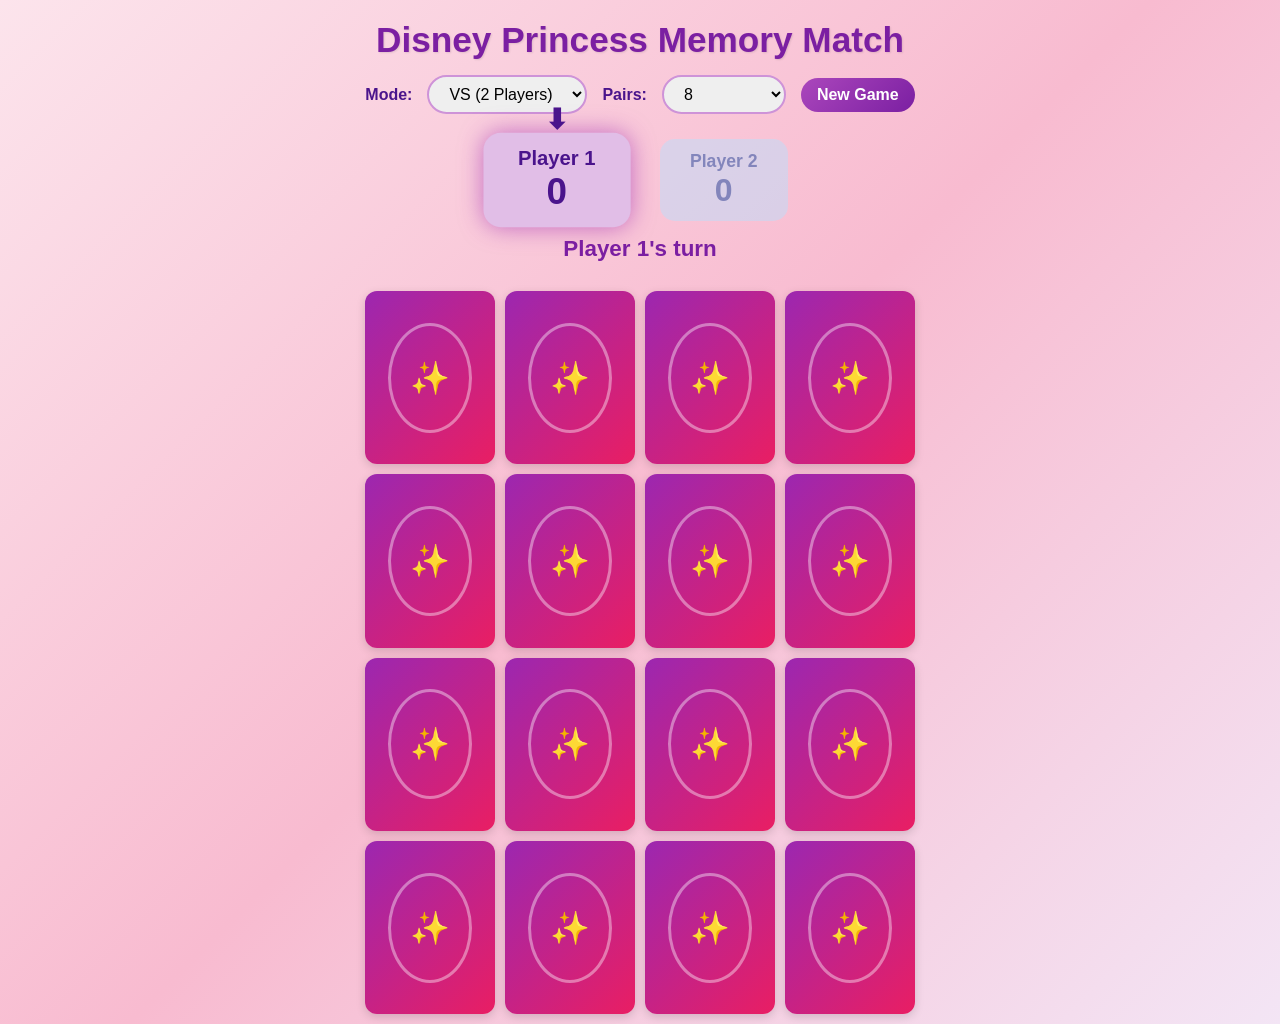
==== memory-game/index.html @ 3e543247 "." ====
<!DOCTYPE html>
<html lang="en">
<head>
<meta charset="UTF-8">
<meta name="viewport" content="width=device-width, initial-scale=1.0">
<title>Disney Princess Memory Match</title>
<style>
  * { margin: 0; padding: 0; box-sizing: border-box; }

  body {
    font-family: 'Segoe UI', Tahoma, Geneva, Verdana, sans-serif;
    min-height: 100vh;
    display: flex;
    flex-direction: column;
    align-items: center;
    transition: background 0.5s;
    overflow-x: hidden;
  }

  body.turn-p1 {
    background: linear-gradient(135deg, #fce4ec, #f8bbd0, #f3e5f5);
  }

  body.turn-p2 {
    background: linear-gradient(135deg, #e3f2fd, #bbdefb, #e8eaf6);
  }

  body.solo-mode {
    background: linear-gradient(135deg, #fce4ec, #f3e5f5, #e8eaf6);
  }

  h1 {
    margin-top: 20px;
    font-size: 2.2rem;
    color: #7b1fa2;
    text-shadow: 1px 1px 2px rgba(0,0,0,0.1);
  }

  .controls {
    display: flex;
    align-items: center;
    gap: 15px;
    margin: 15px 0;
    flex-wrap: wrap;
    justify-content: center;
  }

  .controls label {
    font-size: 1rem;
    color: #4a148c;
    font-weight: 600;
  }

  .controls select, .controls button {
    padding: 8px 16px;
    border-radius: 20px;
    border: 2px solid #ce93d8;
    font-size: 1rem;
    cursor: pointer;
  }

  .controls button {
    background: linear-gradient(135deg, #ab47bc, #7b1fa2);
    color: white;
    border: none;
    font-weight: 600;
    transition: transform 0.15s;
  }

  .controls button:hover { transform: scale(1.05); }

  .scoreboard {
    display: flex;
    justify-content: center;
    gap: 40px;
    margin: 10px 0;
    width: 100%;
    max-width: 600px;
  }

  .player-score {
    text-align: center;
    padding: 12px 30px;
    border-radius: 15px;
    font-size: 1.1rem;
    font-weight: 600;
    transition: all 0.4s;
    position: relative;
    opacity: 0.5;
  }

  .player-score.p1 {
    background: #e1bee7;
    color: #4a148c;
  }

  .player-score.p2 {
    background: #bbdefb;
    color: #0d47a1;
  }

  .player-score.active {
    transform: scale(1.15);
    opacity: 1;
    box-shadow: 0 0 20px rgba(156, 39, 176, 0.6);
  }

  .player-score.p2.active {
    box-shadow: 0 0 20px rgba(33, 150, 243, 0.6);
  }

  .player-score .score-num {
    font-size: 2rem;
    display: block;
  }

  .player-score .turn-arrow {
    position: absolute;
    top: -25px;
    left: 50%;
    transform: translateX(-50%);
    font-size: 1.5rem;
    opacity: 0;
    transition: opacity 0.3s;
  }

  .player-score.active .turn-arrow {
    opacity: 1;
    animation: bounce 0.8s infinite;
  }

  @keyframes bounce {
    0%, 100% { transform: translateX(-50%) translateY(0); }
    50% { transform: translateX(-50%) translateY(-8px); }
  }

  .turn-indicator {
    text-align: center;
    font-size: 1.4rem;
    margin: 5px 0 10px;
    font-weight: 700;
    min-height: 35px;
    transition: color 0.3s;
  }

  .turn-indicator.p1-turn { color: #7b1fa2; }
  .turn-indicator.p2-turn { color: #1565c0; }
  .turn-indicator.solo-turn { color: #6a1b9a; }

  /* Solo mode stats */
  .solo-stats {
    display: none;
    justify-content: center;
    gap: 30px;
    margin: 10px 0;
  }

  .solo-stats.visible { display: flex; }

  .solo-stat {
    text-align: center;
    padding: 10px 25px;
    border-radius: 15px;
    background: #f3e5f5;
    color: #4a148c;
    font-weight: 600;
  }

  .solo-stat .stat-num {
    font-size: 2rem;
    display: block;
  }

  .grid {
    display: grid;
    gap: 10px;
    padding: 10px;
    max-width: 900px;
    width: 100%;
    justify-content: center;
  }

  .card {
    aspect-ratio: 3/4;
    perspective: 800px;
    cursor: pointer;
  }

  .card-inner {
    position: relative;
    width: 100%;
    height: 100%;
    transition: transform 0.5s;
    transform-style: preserve-3d;
  }

  .card.flipped .card-inner,
  .card.matched .card-inner {
    transform: rotateY(180deg);
  }

  .card-front, .card-back {
    position: absolute;
    width: 100%;
    height: 100%;
    backface-visibility: hidden;
    border-radius: 12px;
    overflow: hidden;
    box-shadow: 0 3px 10px rgba(0,0,0,0.15);
  }

  .card-back {
    background: linear-gradient(135deg, #9c27b0, #e91e63);
    display: flex;
    align-items: center;
    justify-content: center;
  }

  .card-back::before {
    content: '';
    width: 60%;
    height: 60%;
    border: 3px solid rgba(255,255,255,0.4);
    border-radius: 50%;
  }

  .card-back::after {
    content: '\2728';
    position: absolute;
    font-size: 2rem;
  }

  .card-front {
    transform: rotateY(180deg);
    background: white;
    display: flex;
    flex-direction: column;
    align-items: center;
    justify-content: center;
  }

  .card-front img {
    width: 100%;
    height: 80%;
    object-fit: contain;
    padding: 5px;
  }

  .card-front .char-name {
    font-size: 0.8rem;
    font-weight: 600;
    color: #4a148c;
    padding: 2px 0 5px;
    text-align: center;
  }

  /* Match celebration */
  .card.matched .card-front {
    background: linear-gradient(135deg, #fff9c4, #fff176);
    animation: matchGlow 0.6s ease-out;
  }

  .card.matched {
    cursor: default;
    animation: matchBounce 0.6s ease-out;
  }

  @keyframes matchBounce {
    0% { transform: scale(1); }
    30% { transform: scale(1.15); }
    50% { transform: scale(0.95); }
    70% { transform: scale(1.05); }
    100% { transform: scale(1); }
  }

  @keyframes matchGlow {
    0% { box-shadow: 0 0 0 rgba(255, 215, 0, 0); }
    50% { box-shadow: 0 0 30px rgba(255, 215, 0, 0.8), 0 0 60px rgba(255, 215, 0, 0.4); }
    100% { box-shadow: 0 0 10px rgba(255, 215, 0, 0.3); }
  }

  /* Sparkle particles */
  .sparkle {
    position: fixed;
    pointer-events: none;
    z-index: 50;
    font-size: 1.5rem;
    animation: sparkleFly 1s ease-out forwards;
  }

  @keyframes sparkleFly {
    0% { opacity: 1; transform: translate(0, 0) scale(1) rotate(0deg); }
    100% { opacity: 0; transform: translate(var(--dx), var(--dy)) scale(0) rotate(360deg); }
  }

  /* Match banner */
  .match-banner {
    position: fixed;
    top: 40%;
    left: 50%;
    transform: translate(-50%, -50%) scale(0);
    z-index: 60;
    font-size: 3rem;
    font-weight: 800;
    color: #ff6f00;
    text-shadow: 2px 2px 0 #fff, -2px -2px 0 #fff, 2px -2px 0 #fff, -2px 2px 0 #fff;
    pointer-events: none;
    white-space: nowrap;
  }

  .match-banner.show {
    animation: bannerPop 1s ease-out forwards;
  }

  @keyframes bannerPop {
    0% { transform: translate(-50%, -50%) scale(0) rotate(-10deg); opacity: 0; }
    20% { transform: translate(-50%, -50%) scale(1.3) rotate(3deg); opacity: 1; }
    40% { transform: translate(-50%, -50%) scale(1) rotate(-1deg); opacity: 1; }
    80% { transform: translate(-50%, -50%) scale(1) rotate(0deg); opacity: 1; }
    100% { transform: translate(-50%, -50%) scale(1.5) rotate(0deg); opacity: 0; }
  }

  .overlay {
    display: none;
    position: fixed;
    inset: 0;
    background: rgba(0,0,0,0.6);
    z-index: 100;
    align-items: center;
    justify-content: center;
  }

  .overlay.visible { display: flex; }

  .win-screen {
    background: white;
    border-radius: 25px;
    padding: 40px 50px;
    text-align: center;
    box-shadow: 0 10px 40px rgba(0,0,0,0.3);
    animation: popIn 0.4s ease-out;
  }

  @keyframes popIn {
    from { transform: scale(0.5); opacity: 0; }
    to { transform: scale(1); opacity: 1; }
  }

  .win-screen h2 {
    font-size: 2rem;
    color: #7b1fa2;
    margin-bottom: 10px;
  }

  .win-screen p {
    font-size: 1.2rem;
    color: #555;
    margin-bottom: 20px;
  }

  .win-screen button {
    padding: 12px 30px;
    border-radius: 25px;
    border: none;
    background: linear-gradient(135deg, #ab47bc, #7b1fa2);
    color: white;
    font-size: 1.1rem;
    font-weight: 600;
    cursor: pointer;
    transition: transform 0.15s;
  }

  .win-screen button:hover { transform: scale(1.05); }
</style>
</head>
<body class="turn-p1">

<h1>Disney Princess Memory Match</h1>

<div class="controls">
  <label for="gameMode">Mode:</label>
  <select id="gameMode">
    <option value="solo">Solo</option>
    <option value="vs" selected>VS (2 Players)</option>
  </select>
  <label for="pairCount">Pairs:</label>
  <select id="pairCount">
    <option value="4">4 (Easy)</option>
    <option value="6">6</option>
    <option value="8" selected>8</option>
    <option value="10">10</option>
    <option value="12">12</option>
    <option value="16">16 (Hard)</option>
  </select>
  <button onclick="newGame()">New Game</button>
</div>

<!-- VS mode scoreboard -->
<div class="scoreboard" id="vsScoreboard">
  <div class="player-score p1 active" id="p1score">
    <div class="turn-arrow">&#11015;</div>
    Player 1
    <span class="score-num" id="p1num">0</span>
  </div>
  <div class="player-score p2" id="p2score">
    <div class="turn-arrow">&#11015;</div>
    Player 2
    <span class="score-num" id="p2num">0</span>
  </div>
</div>

<!-- Solo mode stats -->
<div class="solo-stats" id="soloStats">
  <div class="solo-stat">
    Matches
    <span class="stat-num" id="soloMatches">0</span>
  </div>
  <div class="solo-stat">
    Turns
    <span class="stat-num" id="soloTurns">0</span>
  </div>
</div>

<div class="turn-indicator p1-turn" id="turnIndicator">Player 1's turn</div>

<div class="grid" id="grid"></div>

<div class="match-banner" id="matchBanner"></div>

<div class="overlay" id="overlay">
  <div class="win-screen">
    <h2 id="winTitle">You Win!</h2>
    <p id="winMsg"></p>
    <button onclick="newGame(); document.getElementById('overlay').classList.remove('visible');">Play Again</button>
  </div>
</div>

<script>
const CHARACTERS = [
  { name: 'Elsa', img: 'images/elsa.jpg' },
  { name: 'Anna', img: 'images/anna.jpg' },
  { name: 'Moana', img: 'images/moana.png' },
  { name: 'Rapunzel', img: 'images/rapunzel.jpg' },
  { name: 'Ariel', img: 'images/ariel.jpg' },
  { name: 'Belle', img: 'images/belle.jpg' },
  { name: 'Cinderella', img: 'images/cinderella.jpg' },
  { name: 'Jasmine', img: 'images/jasmine.jpg' },
  { name: 'Snow White', img: 'images/snow_white.jpg' },
  { name: 'Tiana', img: 'images/tiana.jpg' },
  { name: 'Mulan', img: 'images/mulan.jpg' },
  { name: 'Merida', img: 'images/merida.jpg' },
  { name: 'Aurora', img: 'images/aurora.jpg' },
  { name: 'Pocahontas', img: 'images/pocahontas.jpg' },
  { name: 'Mirabel', img: 'images/mirabel.png' },
  { name: 'Raya', img: 'images/raya.jpg' },
];

const MATCH_PHRASES = [
  "Amazing!", "You found {name}!", "Wonderful!",
  "Magical!", "Sparkle sparkle!", "Princess power!",
  "Perfect match!", "Beautiful!", "Hooray!",
  "Fantastic!", "You did it!", "Dazzling!",
];

let gameMode = 'vs';
let currentPlayer = 0;
let scores = [0, 0];
let soloTurns = 0;
let flippedCards = [];
let matchedCount = 0;
let totalPairs = 0;
let locked = false;

function shuffle(arr) {
  for (let i = arr.length - 1; i > 0; i--) {
    const j = Math.floor(Math.random() * (i + 1));
    [arr[i], arr[j]] = [arr[j], arr[i]];
  }
  return arr;
}

function gridColumns(count) {
  // Map each pair count to columns that divide evenly into total cards
  const total = count * 2;
  const colMap = { 8:4, 12:4, 16:4, 20:5, 24:6, 32:8 };
  return colMap[total] || 4;
}

function newGame() {
  gameMode = document.getElementById('gameMode').value;
  const pairCount = parseInt(document.getElementById('pairCount').value);
  totalPairs = pairCount;
  currentPlayer = 0;
  scores = [0, 0];
  soloTurns = 0;
  flippedCards = [];
  matchedCount = 0;
  locked = false;

  // Show/hide scoreboards based on mode
  const vsBoard = document.getElementById('vsScoreboard');
  const soloBoard = document.getElementById('soloStats');
  if (gameMode === 'solo') {
    vsBoard.style.display = 'none';
    soloBoard.classList.add('visible');
    document.body.className = 'solo-mode';
  } else {
    vsBoard.style.display = 'flex';
    soloBoard.classList.remove('visible');
    document.body.className = 'turn-p1';
  }

  updateScoreboard();

  const selected = shuffle([...CHARACTERS]).slice(0, pairCount);
  const cards = shuffle([...selected, ...selected]);

  const grid = document.getElementById('grid');
  const cols = gridColumns(pairCount);
  grid.style.gridTemplateColumns = `repeat(${cols}, minmax(80px, 130px))`;
  grid.innerHTML = '';

  cards.forEach((char, i) => {
    const card = document.createElement('div');
    card.className = 'card';
    card.dataset.name = char.name;
    card.dataset.index = i;
    card.innerHTML = `
      <div class="card-inner">
        <div class="card-back"></div>
        <div class="card-front">
          <img src="${char.img}" alt="${char.name}" draggable="false">
          <div class="char-name">${char.name}</div>
        </div>
      </div>
    `;
    card.addEventListener('click', () => flipCard(card));
    grid.appendChild(card);
  });
}

function flipCard(card) {
  if (locked) return;
  if (card.classList.contains('flipped') || card.classList.contains('matched')) return;
  if (flippedCards.length >= 2) return;

  card.classList.add('flipped');
  flippedCards.push(card);

  if (flippedCards.length === 2) {
    locked = true;
    if (gameMode === 'solo') soloTurns++;
    const [a, b] = flippedCards;

    if (a.dataset.name === b.dataset.name) {
      setTimeout(() => {
        a.classList.add('matched');
        b.classList.add('matched');
        scores[currentPlayer]++;
        matchedCount++;
        updateScoreboard();

        // Celebration!
        celebrateMatch(a, b, a.dataset.name);

        flippedCards = [];
        locked = false;

        if (matchedCount === totalPairs) {
          setTimeout(showWinner, 1200);
        }
      }, 400);
    } else {
      setTimeout(() => {
        a.classList.remove('flipped');
        b.classList.remove('flipped');
        flippedCards = [];
        if (gameMode === 'vs') {
          currentPlayer = 1 - currentPlayer;
        }
        updateScoreboard();
        locked = false;
      }, 1000);
    }
  }
}

function celebrateMatch(cardA, cardB, charName) {
  // Spawn sparkles from both cards
  [cardA, cardB].forEach(card => {
    const rect = card.getBoundingClientRect();
    const cx = rect.left + rect.width / 2;
    const cy = rect.top + rect.height / 2;
    for (let i = 0; i < 8; i++) {
      spawnSparkle(cx, cy);
    }
  });

  // Show match banner
  const banner = document.getElementById('matchBanner');
  const phrase = MATCH_PHRASES[Math.floor(Math.random() * MATCH_PHRASES.length)];
  banner.textContent = phrase.replace('{name}', charName);
  banner.classList.remove('show');
  void banner.offsetWidth; // reflow
  banner.classList.add('show');
}

function spawnSparkle(x, y) {
  const el = document.createElement('div');
  el.className = 'sparkle';
  const symbols = ['\u2728', '\u2B50', '\u1F496', '\u2764', '\u1FA77', '\u2744'];
  el.textContent = ['✨', '⭐', '💖', '💫', '🌟', '❤️'][Math.floor(Math.random() * 6)];
  const angle = Math.random() * Math.PI * 2;
  const dist = 60 + Math.random() * 80;
  el.style.left = x + 'px';
  el.style.top = y + 'px';
  el.style.setProperty('--dx', Math.cos(angle) * dist + 'px');
  el.style.setProperty('--dy', Math.sin(angle) * dist + 'px');
  el.style.fontSize = (1 + Math.random() * 1.5) + 'rem';
  document.body.appendChild(el);
  setTimeout(() => el.remove(), 1000);
}

function updateScoreboard() {
  const indicator = document.getElementById('turnIndicator');

  if (gameMode === 'solo') {
    document.getElementById('soloMatches').textContent = matchedCount;
    document.getElementById('soloTurns').textContent = soloTurns;
    indicator.textContent = `Find all the princesses!`;
    indicator.className = 'turn-indicator solo-turn';
    return;
  }

  document.getElementById('p1num').textContent = scores[0];
  document.getElementById('p2num').textContent = scores[1];

  const p1 = document.getElementById('p1score');
  const p2 = document.getElementById('p2score');
  p1.classList.toggle('active', currentPlayer === 0);
  p2.classList.toggle('active', currentPlayer === 1);

  if (currentPlayer === 0) {
    indicator.textContent = "Player 1's turn";
    indicator.className = 'turn-indicator p1-turn';
    document.body.className = 'turn-p1';
  } else {
    indicator.textContent = "Player 2's turn";
    indicator.className = 'turn-indicator p2-turn';
    document.body.className = 'turn-p2';
  }
}

function showWinner() {
  const overlay = document.getElementById('overlay');
  const title = document.getElementById('winTitle');
  const msg = document.getElementById('winMsg');

  if (gameMode === 'solo') {
    title.textContent = 'You Found Them All!';
    msg.textContent = `${matchedCount} matches in ${soloTurns} turns`;
  } else if (scores[0] > scores[1]) {
    title.textContent = 'Player 1 Wins!';
    msg.textContent = `${scores[0]} - ${scores[1]}`;
  } else if (scores[1] > scores[0]) {
    title.textContent = 'Player 2 Wins!';
    msg.textContent = `${scores[1]} - ${scores[0]}`;
  } else {
    title.textContent = "It's a Tie!";
    msg.textContent = `${scores[0]} - ${scores[1]}`;
  }

  // Big sparkle burst for the win
  for (let i = 0; i < 30; i++) {
    setTimeout(() => {
      spawnSparkle(
        window.innerWidth * 0.2 + Math.random() * window.innerWidth * 0.6,
        window.innerHeight * 0.2 + Math.random() * window.innerHeight * 0.6
      );
    }, i * 50);
  }

  overlay.classList.add('visible');
}

newGame();
</script>
</body>
</html>
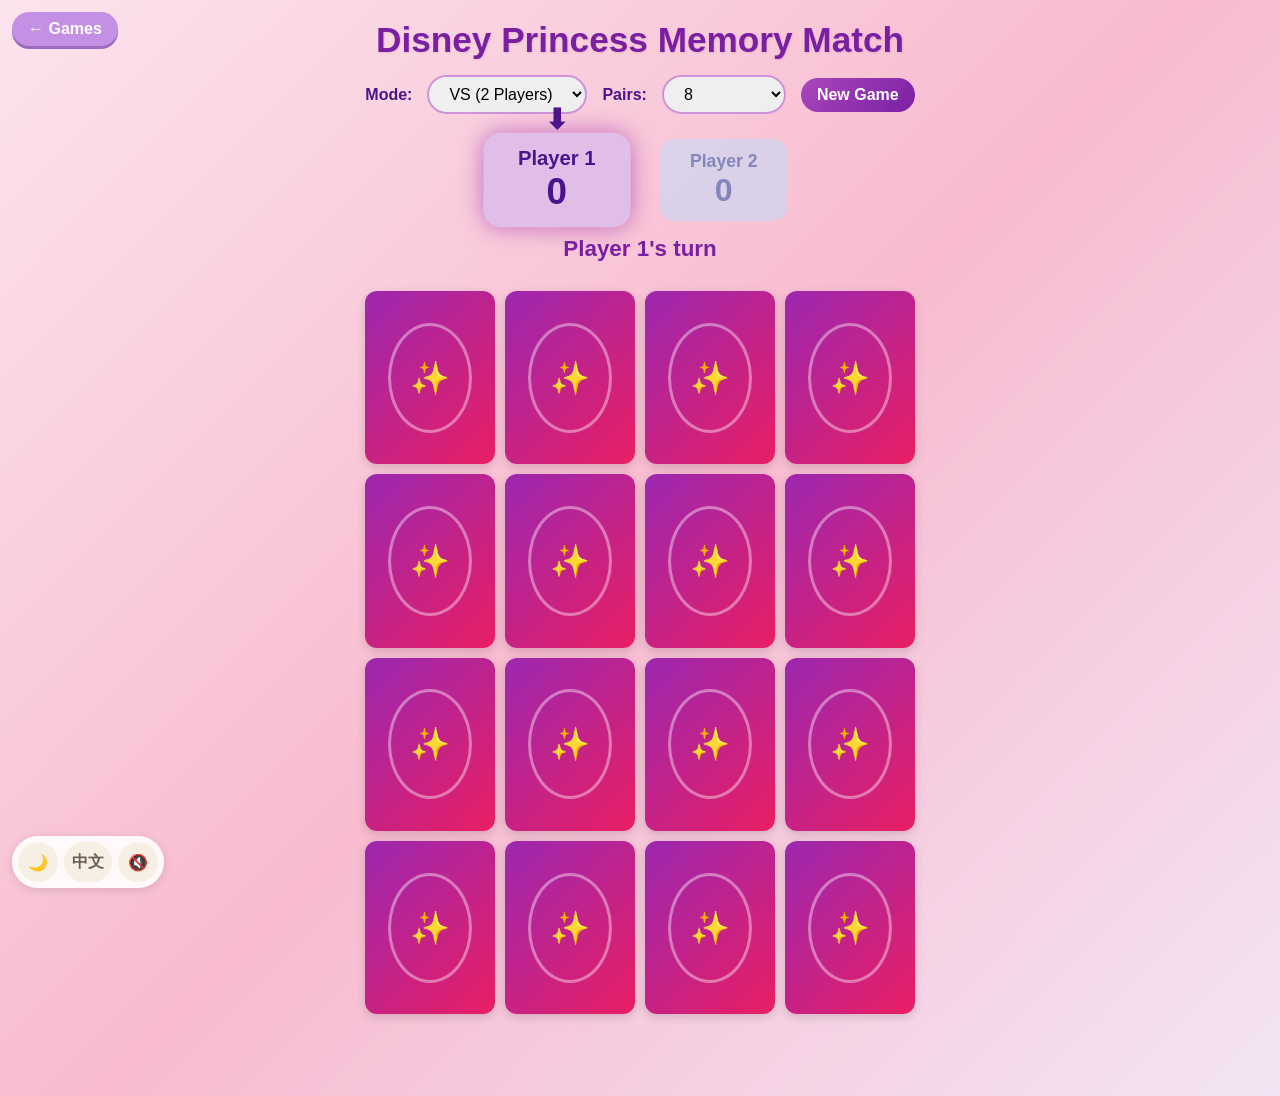
==== commit 9d974409: "Add five learning games, dark mode, Chinese text and a speech toggle New games, each linked from the" ====
--- a/memory-game/index.html
+++ b/memory-game/index.html
@@ -371,19 +371,59 @@
   }
 
   .win-screen button:hover { transform: scale(1.05); }
+
+  /* back to the Game Zone launcher */
+  .home-btn {
+    position: fixed;
+    top: 12px; left: 12px;
+    z-index: 40;
+    font-family: 'Segoe UI', Arial, sans-serif;
+    font-weight: 700;
+    font-size: 1rem;
+    text-decoration: none;
+    color: #fff;
+    background: #c490e4;
+    padding: 8px 16px;
+    border-radius: 40px;
+    box-shadow: 0 3px 0 #9b6bbd;
+  }
+  .home-btn:active { transform: translateY(2px); box-shadow: 0 1px 0 #9b6bbd; }
+
+  /* dark mode */
+  html[data-theme="dark"] body.turn-p1 { background: linear-gradient(135deg, #2a1830, #3a1d3f, #251a3a); }
+  html[data-theme="dark"] body.turn-p2 { background: linear-gradient(135deg, #16213a, #1b2d4f, #1d1f3d); }
+  html[data-theme="dark"] body.solo-mode { background: linear-gradient(135deg, #2a1830, #251a3a, #1d1f3d); }
+  html[data-theme="dark"] h1 { color: #e1a6f0; }
+  html[data-theme="dark"] .controls label { color: #e1bee7; }
+  html[data-theme="dark"] .controls select { background: #2f3150; color: #ece9f5; }
+  html[data-theme="dark"] .player-score.p1 { background: #4a2a5a; color: #f3d9fb; }
+  html[data-theme="dark"] .player-score.p2 { background: #1e3a5f; color: #cfe3ff; }
+  html[data-theme="dark"] .turn-indicator.p1-turn,
+  html[data-theme="dark"] .turn-indicator.solo-turn { color: #e1a6f0; }
+  html[data-theme="dark"] .turn-indicator.p2-turn { color: #90caf9; }
+  html[data-theme="dark"] .solo-stat { background: #3a2a4a; color: #f3d9fb; }
+  html[data-theme="dark"] .card:not(.matched) .card-front { background: #2f3150; }
+  html[data-theme="dark"] .card:not(.matched) .card-front .char-name { color: #f3d9fb; }
+  html[data-theme="dark"] .win-screen { background: #262842; }
+  html[data-theme="dark"] .win-screen h2 { color: #e1a6f0; }
+  html[data-theme="dark"] .win-screen p { color: #c9c0e0; }
 </style>
+<script src="../shared/kg.js"></script>
+<link rel="stylesheet" href="../shared/kg.css">
 </head>
 <body class="turn-p1">
-
-<h1>Disney Princess Memory Match</h1>
+<a class="home-btn" href="../index.html" data-t="games">← Games</a>
+
+
+<h1 data-t="title">Disney Princess Memory Match</h1>
 
 <div class="controls">
-  <label for="gameMode">Mode:</label>
+  <label for="gameMode" data-t="mode">Mode:</label>
   <select id="gameMode">
     <option value="solo">Solo</option>
     <option value="vs" selected>VS (2 Players)</option>
   </select>
-  <label for="pairCount">Pairs:</label>
+  <label for="pairCount" data-t="pairs">Pairs:</label>
   <select id="pairCount">
     <option value="4">4 (Easy)</option>
     <option value="6">6</option>
@@ -392,19 +432,19 @@
     <option value="12">12</option>
     <option value="16">16 (Hard)</option>
   </select>
-  <button onclick="newGame()">New Game</button>
+  <button onclick="newGame()" data-t="newGame">New Game</button>
 </div>
 
 <!-- VS mode scoreboard -->
 <div class="scoreboard" id="vsScoreboard">
   <div class="player-score p1 active" id="p1score">
     <div class="turn-arrow">&#11015;</div>
-    Player 1
+    <span data-t="p1">Player 1</span>
     <span class="score-num" id="p1num">0</span>
   </div>
   <div class="player-score p2" id="p2score">
     <div class="turn-arrow">&#11015;</div>
-    Player 2
+    <span data-t="p2">Player 2</span>
     <span class="score-num" id="p2num">0</span>
   </div>
 </div>
@@ -412,11 +452,11 @@
 <!-- Solo mode stats -->
 <div class="solo-stats" id="soloStats">
   <div class="solo-stat">
-    Matches
+    <span data-t="matches">Matches</span>
     <span class="stat-num" id="soloMatches">0</span>
   </div>
   <div class="solo-stat">
-    Turns
+    <span data-t="turns">Turns</span>
     <span class="stat-num" id="soloTurns">0</span>
   </div>
 </div>
@@ -431,11 +471,39 @@
   <div class="win-screen">
     <h2 id="winTitle">You Win!</h2>
     <p id="winMsg"></p>
-    <button onclick="newGame(); document.getElementById('overlay').classList.remove('visible');">Play Again</button>
+    <button onclick="newGame(); document.getElementById('overlay').classList.remove('visible');" data-t="playAgain">Play Again</button>
   </div>
 </div>
 
 <script>
+const { M, t: T } = KG;
+const TXT = {
+  ...KG.common,
+  title: M('Disney Princess Memory Match', '迪士尼[dí shì ní|Disney] 公主[gōng zhǔ|princess] 记忆[jì yì|memory] 配对[pèi duì|match]'),
+  mode: M('Mode:', '模式[mó shì|mode]：'),
+  pairs: M('Pairs:', '对数[duì shù|pairs]：'),
+  newGame: M('New Game', '新[xīn|new] 游戏[yóu xì|game]'),
+  p1: M('Player 1', '玩家[wán jiā|player] 1'),
+  p2: M('Player 2', '玩家[wán jiā|player] 2'),
+  matches: M('Matches', '配对[pèi duì|matches]'),
+  turns: M('Turns', '回合[huí hé|turns]'),
+  solo: M('Solo', '单人[dān rén|solo]'),
+  vs: M('VS (2 Players)', '对战[duì zhàn|versus]（两人[liǎng rén|2 players]）'),
+  easy: M('4 (Easy)', '4（简单[jiǎn dān|easy]）'),
+  hard: M('16 (Hard)', '16（困难[kùn nan|hard]）'),
+  turnOf: n => M(`Player ${n}'s turn`, `轮到[lún dào|it's the turn of] 玩家[wán jiā|player] ${n} 了[le|(now)]`),
+  findAll: M('Find all the princesses!', '找到[zhǎo dào|find] 所有的[suǒ yǒu de|all the] 公主[gōng zhǔ|princesses]！'),
+  foundAll: M('You Found Them All!', '你[nǐ|you] 全部[quán bù|all] 找到了[zhǎo dào le|found]！'),
+  soloScore: (m, t) => M(`${m} matches in ${t} turns`, `${t} 个[gè|(measure word)] 回合[huí hé|turns] 找到了[zhǎo dào le|found] ${m} 对[duì|pairs]`),
+  wins: n => M(`Player ${n} Wins!`, `玩家[wán jiā|player] ${n} 赢了[yíng le|wins]！`),
+  tie: M("It's a Tie!", '平局[píng jú|it\'s a tie]！'),
+};
+KG.fill(TXT);
+document.querySelector('#gameMode option[value="solo"]').textContent = KG.both(TXT.solo);
+document.querySelector('#gameMode option[value="vs"]').textContent = KG.both(TXT.vs);
+document.querySelector('#pairCount option[value="4"]').textContent = KG.both(TXT.easy);
+document.querySelector('#pairCount option[value="16"]').textContent = KG.both(TXT.hard);
+
 const CHARACTERS = [
   { name: 'Elsa', img: 'images/elsa.jpg' },
   { name: 'Anna', img: 'images/anna.jpg' },
@@ -456,10 +524,18 @@
 ];
 
 const MATCH_PHRASES = [
-  "Amazing!", "You found {name}!", "Wonderful!",
-  "Magical!", "Sparkle sparkle!", "Princess power!",
-  "Perfect match!", "Beautiful!", "Hooray!",
-  "Fantastic!", "You did it!", "Dazzling!",
+  M('Amazing!', '太[tài|so] 厉害了[lì hai le|amazing]！'),
+  name => M(`You found ${name}!`, `你[nǐ|you] 找到了[zhǎo dào le|found] ${name}！`),
+  M('Wonderful!', '太[tài|so] 好了[hǎo le|wonderful]！'),
+  M('Magical!', '太[tài|so] 神奇了[shén qí le|magical]！'),
+  M('Sparkle sparkle!', '闪闪[shǎn shǎn|sparkle] 亮亮[liàng liàng|shiny]！'),
+  M('Princess power!', '公主[gōng zhǔ|princess] 力量[lì liang|power]！'),
+  M('Perfect match!', '完美[wán měi|perfect] 配对[pèi duì|match]！'),
+  M('Beautiful!', '真[zhēn|really] 漂亮[piào liang|beautiful]！'),
+  M('Hooray!', '好耶[hǎo yē|hooray]！'),
+  M('Fantastic!', '太[tài|so] 棒了[bàng le|fantastic]！'),
+  M('You did it!', '你[nǐ|you] 做到了[zuò dào le|did it]！'),
+  M('Dazzling!', '闪闪[shǎn shǎn|sparkling] 发光[fā guāng|shining]！'),
 ];
 
 let gameMode = 'vs';
@@ -599,7 +675,7 @@
   // Show match banner
   const banner = document.getElementById('matchBanner');
   const phrase = MATCH_PHRASES[Math.floor(Math.random() * MATCH_PHRASES.length)];
-  banner.textContent = phrase.replace('{name}', charName);
+  banner.innerHTML = T(typeof phrase === 'function' ? phrase(charName) : phrase);
   banner.classList.remove('show');
   void banner.offsetWidth; // reflow
   banner.classList.add('show');
@@ -627,7 +703,7 @@
   if (gameMode === 'solo') {
     document.getElementById('soloMatches').textContent = matchedCount;
     document.getElementById('soloTurns').textContent = soloTurns;
-    indicator.textContent = `Find all the princesses!`;
+    indicator.innerHTML = T(TXT.findAll);
     indicator.className = 'turn-indicator solo-turn';
     return;
   }
@@ -641,11 +717,11 @@
   p2.classList.toggle('active', currentPlayer === 1);
 
   if (currentPlayer === 0) {
-    indicator.textContent = "Player 1's turn";
+    indicator.innerHTML = T(TXT.turnOf(1));
     indicator.className = 'turn-indicator p1-turn';
     document.body.className = 'turn-p1';
   } else {
-    indicator.textContent = "Player 2's turn";
+    indicator.innerHTML = T(TXT.turnOf(2));
     indicator.className = 'turn-indicator p2-turn';
     document.body.className = 'turn-p2';
   }
@@ -657,16 +733,16 @@
   const msg = document.getElementById('winMsg');
 
   if (gameMode === 'solo') {
-    title.textContent = 'You Found Them All!';
-    msg.textContent = `${matchedCount} matches in ${soloTurns} turns`;
+    title.innerHTML = T(TXT.foundAll);
+    msg.innerHTML = T(TXT.soloScore(matchedCount, soloTurns));
   } else if (scores[0] > scores[1]) {
-    title.textContent = 'Player 1 Wins!';
+    title.innerHTML = T(TXT.wins(1));
     msg.textContent = `${scores[0]} - ${scores[1]}`;
   } else if (scores[1] > scores[0]) {
-    title.textContent = 'Player 2 Wins!';
+    title.innerHTML = T(TXT.wins(2));
     msg.textContent = `${scores[1]} - ${scores[0]}`;
   } else {
-    title.textContent = "It's a Tie!";
+    title.innerHTML = T(TXT.tie);
     msg.textContent = `${scores[0]} - ${scores[1]}`;
   }
 
--- a/shared/kg.css
+++ b/shared/kg.css
@@ -0,0 +1,100 @@
+/* Shared styles: settings buttons, Chinese pinyin + hover English, and dark mode for the common game parts.
+   Loaded after each page's own <style> so these overrides win. */
+
+/* ---------- settings buttons (bottom-left on every page) ---------- */
+.kg-settings {
+  position: fixed;
+  left: 12px; bottom: 12px;
+  z-index: 60;
+  display: flex;
+  gap: 6px;
+  padding: 6px;
+  border-radius: 40px;
+  background: rgba(255, 255, 255, .9);
+  box-shadow: 0 2px 10px rgba(0, 0, 0, .12);
+}
+.kg-settings button {
+  min-width: 40px; height: 40px;
+  padding: 0 8px;
+  border: none;
+  border-radius: 20px;
+  background: #f5efe4;
+  font: 700 1rem 'Quicksand', 'Segoe UI', 'Microsoft YaHei', sans-serif;
+  color: #6b5d50;
+  cursor: pointer;
+}
+.kg-settings button:active { transform: scale(.92); }
+body { padding-bottom: 72px; }
+
+/* ---------- Chinese text ---------- */
+ruby.zh-w { ruby-position: over; ruby-align: center; }
+ruby.zh-w rt {
+  font-family: 'Quicksand', 'Segoe UI', sans-serif;
+  font-weight: 700;
+  font-size: max(.48em, 10px);
+  letter-spacing: 0;
+  text-shadow: none;
+  opacity: .8;
+}
+html[data-lang="zh"] .zh-w { cursor: help; }
+html[data-lang="zh"] button .zh-w, html[data-lang="zh"] a .zh-w { cursor: inherit; }
+html[data-lang="zh"] .zh-w:hover { text-decoration: underline dotted; text-underline-offset: 4px; }
+
+.kg-tip {
+  position: fixed;
+  z-index: 100;
+  max-width: min(360px, calc(100vw - 16px));
+  padding: 8px 12px;
+  border-radius: 12px;
+  background: #3a3a3a;
+  color: #fff;
+  font: 500 .95rem/1.35 'Quicksand', 'Segoe UI', sans-serif;
+  box-shadow: 0 4px 16px rgba(0, 0, 0, .25);
+  pointer-events: none;
+  opacity: 0;
+  transition: opacity .12s ease;
+}
+.kg-tip.show { opacity: 1; }
+.kg-tip-word { font-size: 1.05rem; margin-bottom: 2px; }
+.kg-tip-word b { color: #ffd93d; }
+.kg-tip-sent { opacity: .85; font-style: italic; }
+
+/* ---------- dark mode ---------- */
+html[data-theme="dark"] {
+  --ink: #ece9f5;
+  --ocean: #2a4f75;
+  --ocean-deep: #1a3554;
+  color-scheme: dark;
+}
+html[data-theme="dark"] body { background: #161729; color: #ece9f5; }
+
+html[data-theme="dark"] .kg-settings { background: rgba(38, 40, 66, .92); }
+html[data-theme="dark"] .kg-settings button { background: #34365a; color: #ece9f5; }
+html[data-theme="dark"] .kg-tip { background: #ece9f5; color: #1c1d33; }
+html[data-theme="dark"] .kg-tip-word b { color: #c2410c; }
+
+/* buttons, cards and panels */
+html[data-theme="dark"] .mode-btn:not(.active),
+html[data-theme="dark"] .level-btn:not(.active) { background: #262842; color: #a9a3c4; box-shadow: 0 3px 0 #0d0e1c; }
+html[data-theme="dark"] .num-btn:not(.right):not(.wrong) { background: #262842; color: #ece9f5; box-shadow: 0 5px 0 #0d0e1c; }
+html[data-theme="dark"] .panel,
+html[data-theme="dark"] .stage,
+html[data-theme="dark"] .win-card { background: #262842; box-shadow: 0 4px 0 #0d0e1c, 0 8px 24px rgba(0,0,0,.3); }
+html[data-theme="dark"] .games .card,
+html[data-theme="dark"] .sum .card { background: #262842; }
+html[data-theme="dark"] .card.ans.solved { background: #1f3a24; }
+html[data-theme="dark"] .card-title { color: #ece9f5; }
+html[data-theme="dark"] .card-desc { color: #a9a3c4; }
+html[data-theme="dark"] .overlay { background: rgba(22, 23, 41, .85); }
+html[data-theme="dark"] .fact { color: #b9b0d0; }
+html[data-theme="dark"] .bubble { background: #34365a; color: #ece9f5; }
+html[data-theme="dark"] .bubble::after { border-top-color: #34365a; }
+html[data-theme="dark"] .tab:not(.active) { background: #34365a; color: #c9c0e0; }
+html[data-theme="dark"] .item { background: #2f3150; color: #c9c0e0; }
+html[data-theme="dark"] .item.selected { background: #45284a; color: #ff8fb8; }
+html[data-theme="dark"] .swatch { border-color: #262842; box-shadow: 0 0 0 2px #45476e; }
+html[data-theme="dark"] .swatch.selected { box-shadow: 0 0 0 4px #ff6b9d; }
+html[data-theme="dark"] .map-wrap { box-shadow: 0 4px 0 #1a3554, 0 8px 24px rgba(0,0,0,.3); }
+html[data-theme="dark"] .field { filter: brightness(.85); }
+/* the coloured prompt words were picked for a light page */
+html[data-theme="dark"] .target-word { filter: brightness(1.4); }
